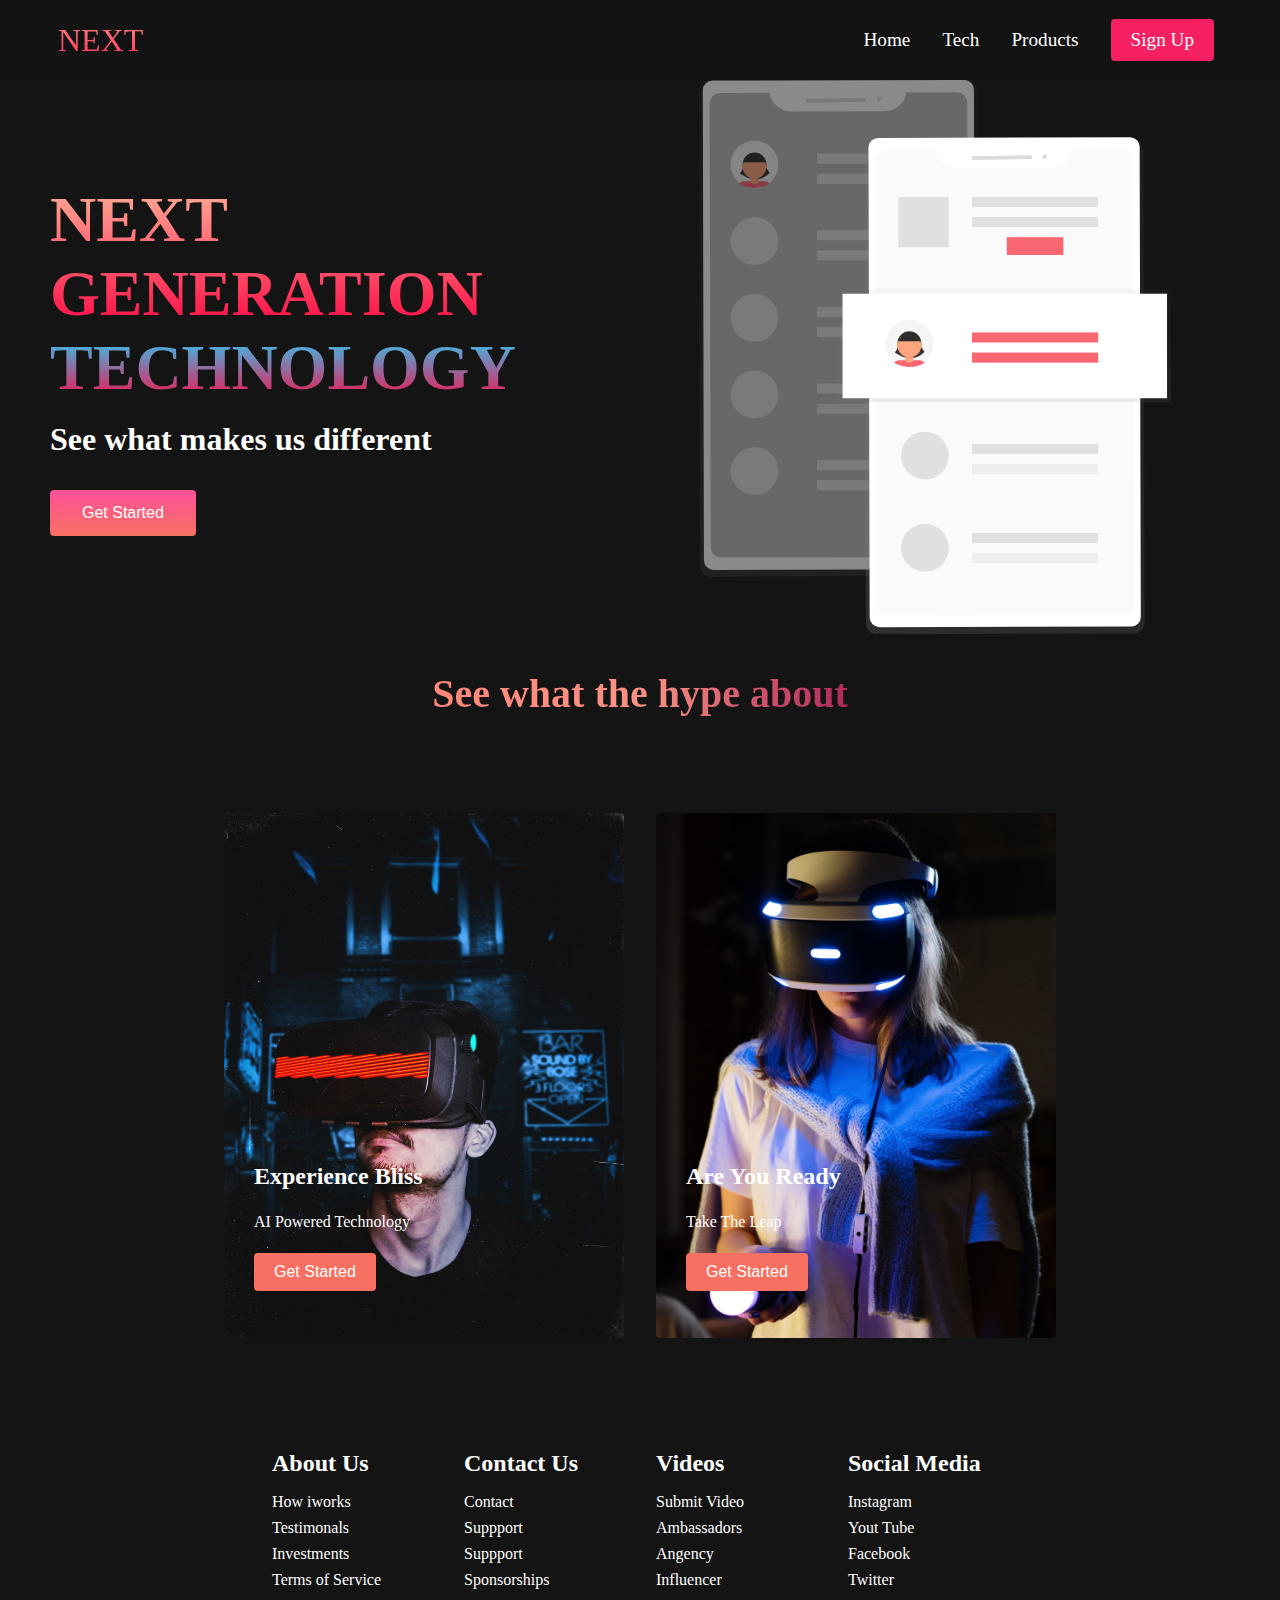
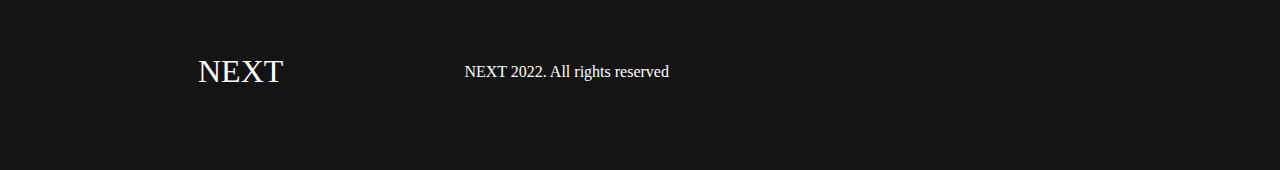
==== index.html @ 6300fbe7 "project setup" ====
<!DOCTYPE html>
<html lang="en">
<head>
    <meta charset="UTF-8">
    <meta http-equiv="X-UA-Compatible" content="IE=edge">
    <meta name="viewport" content="width=device-width, initial-scale=1.0">
    <title>NExt website</title>
    <link rel="stylesheet" href="./style.css">
    <link
    rel="stylesheet"
    href="https://use.fontawesome.com/releases/v5.14.0/css/all.css"
    integrity="sha384-HzLeBuhoNPvSl5KYnjx0BT+WB0QEEqLprO+NBkkk5gbc67FTaL7XIGa2w1L0Xbgc"
    crossorigin="anonymous"
  />
</head>
<body>
    <!-- NAvbar Section -->
    <nav class="navbar">
        <div class="navbar__container">
            <a href="" id="navbar__logo"><i class="fas fa-gem"></i> NEXT</a>
                <div class="navbar__toggle" id="mobile-menu">
                    <span class="bar"></span>
                    <span class="bar"></span>
                    <span class="bar"></span>
                </div>
                <ul class="navbar__menu">
                    <li class="navbar__item">
                        <a href="/" class="navbar__links">Home</a>
                    </li>
                    <li class="navbar__item">
                        <a href="./tech.html" class="navbar__links">Tech</a>
                    </li>
                    <li class="navbar__item">
                        <a href="/" class="navbar__links">Products</a>
                    </li>
                    <li class="navbar__btn">
                        <a href="/" class="button">Sign Up</a>
                    </li>
                </ul>
        </div>
    </nav>

    <!-- Hero section -->
    <div class="main">
        <div class="main__container">
            <div class="main__content">
                <h1>NEXT GENERATION</h1>
                <h2>TECHNOLOGY</h2>
                <p>See what makes us different</p>
                <button class="main__btn"><a href="/">Get Started</a></button>
            </div>
            <div class="main__img--container">
                <img src="./images/pic1.svg" alt="pic" id="main__img">
            </div>
        </div>
    </div>

    <!-- Services Section -->

    <div class="services">
        <h1>See what the hype about</h1>
        <div class="services__container">
            <div class="services__card">
                <h2>Experience Bliss</h2>
                <p>AI Powered Technology</p>
                <button>Get Started</button>
            </div>
            <div class="services__card">
                <h2>Are You Ready </h2>
                <p>Take The Leap</p>
                <button>Get Started</button>
            </div>
        </div>
    </div>

    <!-- Footer Section -->

    <div class="footer__container">
        <div class="footer__links">
            <div class="footer__link--wrapper">
                <div class="footer__link--items">
                    <h2>About Us</h2>
                    <a href="/sign__up" target="toggle">How iworks</a>
                    <a href="/">Testimonals</a>
                    <a href="/">Investments</a>
                    <a href="/">Terms of Service</a>
                </div>
                <div class="footer__link--items">
                    <h2>Contact Us</h2>
                    <a href="/">Contact</a>
                    <a href="/">Suppport</a>
                    <a href="/">Suppport</a>
                    <a href="/">Sponsorships</a>
                </div>
            </div>
            <div class="footer__link--wrapper">
                <div class="footer__link--items">
                    <h2>Videos</h2>
                    <a href="/">Submit Video</a>
                    <a href="/">Ambassadors</a>
                    <a href="/">Angency</a>
                    <a href="/">Influencer</a>
                </div>
                <div class="footer__link--items">
                    <h2>Social Media</h2>
                    <a href="/">Instagram</a>
                    <a href="/">Yout Tube</a>
                    <a href="/">Facebook</a>
                    <a href="/">Twitter</a>
                </div>
            </div>
        </div>
        <div class="social__media">
            <div class="social__media--wrap">
                <div class="footer__logo">
                    <a href="/" id="footer__logo"><i class="fas fa-gem"></i>NEXT</a>
                </div>
                <p class="website__rights">NEXT 2022. All rights reserved</p>
                <div class="social__icons">
                    <a href="/" class="social__icon--link" target="_blank">
                        <i class="fab fa-facebook"></i>
                    </a>
                    <a href="/" class="social__icon--link" target="_blank">
                        <i class="fab fa-instagram"></i>
                    </a>
                    <a href="/" class="social__icon--link" target="_blank">
                        <i class="fab fa-twitter"></i>
                    </a>
                    <a href="/" class="social__icon--link" target="_blank">
                        <i class="fab fa-linkedin"></i>
                    </a>
                    <a href="/" class="social__icon--link" target="_blank">
                        <i class="fab fa-youtube"></i>
                    </a>
                </div>
            </div>
        </div>
    </div>
    <script  src="./app.js"></script>
</body>
</html>
---- style.css ----
*{
    margin: 0;
    padding: 0;
    box-sizing: border-box;
    font-family: 'Kumbh Sans' sans-serif;
}

.navbar{
    background: #131313;
    height: 80px;
    display: flex;
    justify-content: center;
    align-items: center;
    font-size: 1.2rem;
    position: sticky;
    top: 0;
    z-index: 999;
}

.navbar__container{
    display: flex;
    justify-content: space-between;
    height: 80px;
    z-index: 1;
    width: 100%;
    max-width: 1300px;
    margin: 0 auto;
    padding: 0 50px;
}

#navbar__logo{
    background-color: #ff8177;
    background-image: linear-gradient(to top, #ff0844 0%, #ffb199 100% );
    background-size: 100%;
    -webkit-background-clip: text;
    -moz-background-clip: text;
     -webkit-text-fill-color: transparent;
     -moz-text-fill-colot: transparent;
    display: flex;
    align-items: center;
    cursor: pointer;
    text-decoration: none;
    font-size: 2rem;
}

.fa-gem{
    margin-right: 0.5rem;
}

.navbar__menu{
    display: flex;
    align-items: center;
    list-style: none;
    text-align: center;
}

.navbar__item{
    height: 80px;
}

.navbar__links{
    color: #fff;
    display: flex;
    align-items: center;
    justify-content: center;
    text-decoration: none;
    padding:  0 1rem;
    height: 100%;
}

.navbar__btn{
    display: flex;
    justify-content: center;
    align-items: center;
    padding: 0 1rem;
    width: 100%;
}

.button{
    display: flex;
    justify-content: center;
    align-items: center;
    text-decoration: none;
    padding: 10px 20px;
    height: 100%;
    width: 100%;
    border: none;
    border-radius: 4px;
    background: #f72062;
    color: #fff;
}

.button:hover{
    background: #4837ff;
    transition: all 0.3s ease;
}

.navbar__links:hover{
    color: #f77062;
    transition: all 0.3s ease;
}

@media screen and (max-width:960px) {
    .navbar__container{
        display: flex;
        justify-content: space-between;
        height: 80px;
        z-index: 1;
        width: 100%;
        max-width: 1300px;
        padding: 0;
    }

    .navbar__menu{
        display: grid;
        grid-template-columns: auto;
        margin: 0;
        width: 100%;
        position: absolute;
        top: -1000px;
        opacity: 0;
        transition: all 0.5s ease;
        height: 50vh;
        z-index: -1;
        background: #131313;
    }

    .navbar__menu.active{
        background: #131313;
        top: 100%;
        opacity: 1;
        transition: all 0.5s ease;
        z-index: 99;
        height: 50vh;
        font-size: 1.6rem;
    }

    #navbar__logo{
        padding-left: 25px;
    }

    .navbar__toggle .bar{
        width: 25px;
        height: 3px;
        margin: 5px auto;
        transition: all 0.3s ease-in-out;
        background: #fff;
    }

    .navbar__item{
        width: 100%;
    }

    .navbar__links{
        text-align: center;
        padding-right: 2rem;
        width: 100%;
        display: table;
    }

    #mobile-menu{
        position: absolute;
        top: 20%;
        right: 5%;
        transform: translate(5%, 20%);
    }

    .navbar__btn{
        padding-bottom: 2rem;
    }

    .button{
        display: flex;
        justify-content: center;
        align-items: center;
        width: 80%;
        margin: 0;
    }

    .navbar__toggle .bar{
        display: block;
        cursor: pointer;
    }

    #mobile-menu.is-active .bar:nth-child(2){
        opacity: 0;
    }
    #mobile-menu.is-active .bar:nth-child(1){
        transform: translateY(8px) rotate(45deg);
    }
    #mobile-menu.is-active .bar:nth-child(3){
        transform: translateY(-8px) rotate(-45deg);
    }
}

/* Hero section Css */
.main{
    background-color: #141414;
}

.main__container{
    display: grid;
    grid-template-columns: 1fr 1fr;
    align-items: center;
    justify-content: center;
    margin: 0 auto;
    height: 100%;  
    background-color: #141414;
    z-index: 1;
    width: 100%;
    max-width: 1300px;
    padding: 0 50px;
}

.main__container h1{
    font-size: 4rem;
    background-color: #ff8177;
    background-image: linear-gradient( to top, #ff0844 0%, #ffb199 100%);
    background-size: 100%;
    -webkit-background-clip: text;
    -moz-background-clip: text;
    -webkit-text-fill-color: transparent;
    -moz-text-fell-color: transparent;
}

.main__content h2{
    font-size: 4rem;
    background-color: #ff8177;
    background-image: linear-gradient( to top, #ff0844 0%, #21d4fd 100%);
    background-size: 100%;
    -webkit-background-clip: text;
    -moz-background-clip: text;
    -webkit-text-fill-color: transparent;
    -moz-text-fell-color: transparent;
}

.main__content p{
    margin-top: 1rem;
    font-size: 2rem;
    font-weight: 700;
    color: #fff;
}

.main__btn{
    font-size: 1rem;
    background-image: linear-gradient(to top, #f77062 0%, #fe5199 100%);
    padding: 14px 32px;
    border: none;
    border-radius: 4px;
    color: #fff;
    margin-top: 2rem;
    cursor: pointer;
    transition: all 0.35s ease;
    outline: none;
}

.main__btn a{
    position: relative;
    z-index: 2;
    color: #fff;
    text-decoration: none;
}

.main__btn:hover{
    color: #fff;
    background: #4837ff;
}


.main__img--container{
    text-align: center;
}

#main__img{
    height: 100%;
    width: 80%;
}

/* Mobile responsive */
@media screen and (max-width: 768px) {
    .main__container{
        display: grid;
        grid-template-columns: auto;
        align-items: center;
        justify-self: center;
        width: 100%;
        margin: 0 auto;
        height: auto;
    }

    .main__content{
        text-align: center;
        margin-bottom: 4rem;
    }

    .main__content h1{
        font-size: 2.5rem;
        margin-top: 2rem;
    }

    .main__content h2{
        font-size: 3rem;
    }

    .main__content p{
        margin-top: 1rem;
        font-size: 1.5rem;
    }
}

@media screen and (max-width: 480px) {
    .main__content h1{
        font-size: 2rem;
        margin-top: 3rem;
    }

    .main__content h2{
        font-size: 2rem;
    }

    .main__content p{
        margin-top: 2rem;
        font-size: 1.5rem;
    }

    .main__btn{
        padding: 12px 36px;
        margin: 2.5rem 0;
    }
}

/* Servoces Section Css */

.services{
    padding-top: 2rem;
    background: #141414;
    display: flex;
    flex-direction: column;
    align-items: center;
    height: auto ;
}

.services h1{
    background-color: #ff8177;
    background-image: linear-gradient(to right, #ff8177 0%, #ff867a 0%, #ff8c7f 21%, #f99185 52%, #cf556c 78%, #b12a5b 100%);
    background-size: 100%;
    margin-bottom: 5rem;
    font-size: 2.5rem;
    -webkit-background-clip: text;
    -moz-background-clip: text;
    -webkit-text-fill-color: transparent;
    -moz-text-fell-color: transparent;
}

.services__container{
    display: flex;
    justify-content: center;
    flex-wrap: wrap;
}

.services__card{
    margin: 1rem;
    height: 525px;
    width: 400px;
    border-radius: 4px;
    background-image:  url(./images/pic3.jpg);
    background-size: cover;
    position: relative;
    color: #fff;

}

.services__card:nth-child(2){
    background-image:  url(./images/pic4.jpg);
}

.services h2{
    position: absolute;
    top: 350px;
    left: 30px;
}

.services__card p{
    position: absolute;
    top: 400px;
    left: 30px;
}

.services__card button{
    color: #fff;
    padding: 10px 20px;
    border: none;
    border-radius: 4px;
    background: #f77062;
    position: absolute;
    top: 440px;
    left: 30px;
    font-size: 1rem;
    cursor: pointer;
}

.services__card:hover{
    transform: scale(1.075);
    transition: 0.2s ease-in;
    cursor: pointer;
}

@media screen and(max-width: 960px) {
    .services{
        height: 160px;
    }
    .services h1{
        font-size: 2rem;
        margin-top: 12rem;
    }
}

@media screen and (max-width: 480px) {
    .services{
        height: 1400px;
    }
    .services h1{
        font-size: 1.2rem;
    }
    .services__card{
        width: 300px;
    }
}

/* Footer CSS */
.footer__container{
    background-color: #141414;
    padding: 5rem 0;
    display: flex;
    flex-direction: column;
    justify-content: center;
    align-items: center;
}

#footer__logo{
    color: #fff;
    display: flex;
    align-items: center;
    cursor: pointer;
    text-decoration: none;
    font-size: 2rem;
}

.footer__links{
    width: 100%;
    max-width: 1000px;
    display: flex;
    justify-content: center;
}

.footer__link--wrapper{
    display: flex;
}
.footer__link--items{
    display: flex;
    flex-direction: column;
    align-items: flex-start;
    margin: 16px;
    text-align: left;
    width: 160px;
    box-sizing: border-box;
}

.footer__link--items h2{
    margin-bottom: 16px;
}

.footer__link--items > h2{
    color: #fff;
}

.footer__link--items a{
    color: #fff;
    text-decoration: none;
    margin-bottom: 0.5rem;
}

.footer__link--items a:hover{
    color: #fff;
    transition: 0.3 ease-out;
}
/* Social Section Css */
.social__icon--link{
    /* padding: 8px; */
    color: #fff;
    font-size: 24px;
}

.social__media{
    max-width: 1000px;
    width: 100%;
}

.social__media--wrap{
    display: flex;
    justify-content: space-between;
    align-items: center;
    width: 90%;
    max-width: 1000px;
    margin: 40px auto 0 auto;
}

.social__icons{
    display: flex;
    justify-content: space-between;
    align-items: center;
    width: 240px;
}

.social__logo{
    color: #fff;
    justify-self: flex-start;
    margin-left: 20px;
    cursor: pointer;
    text-decoration: none;
    font-size: 2rem;
    display: flex;
    align-items: center;
    margin-bottom: 16px;
}

.website__rights{
    color: #fff;
}

@media screen and (max-width: 820px) {
    .footer__links{
        padding-top: 2rem;
    }

    #footer__logo{
        margin-bottom: 2rem;
    }

    .website__rights{
        margin-bottom: 2rem;
    }

    .footer__link--wrapper{
        flex-direction: column;
    }

    .social__media--wrap{
        flex-direction: column;
    }
}

@media screen and (max-width: 480px) {
    .footer__link--items{
        margin: 0;
        padding: 10px;
        width: 100%;
    }
}
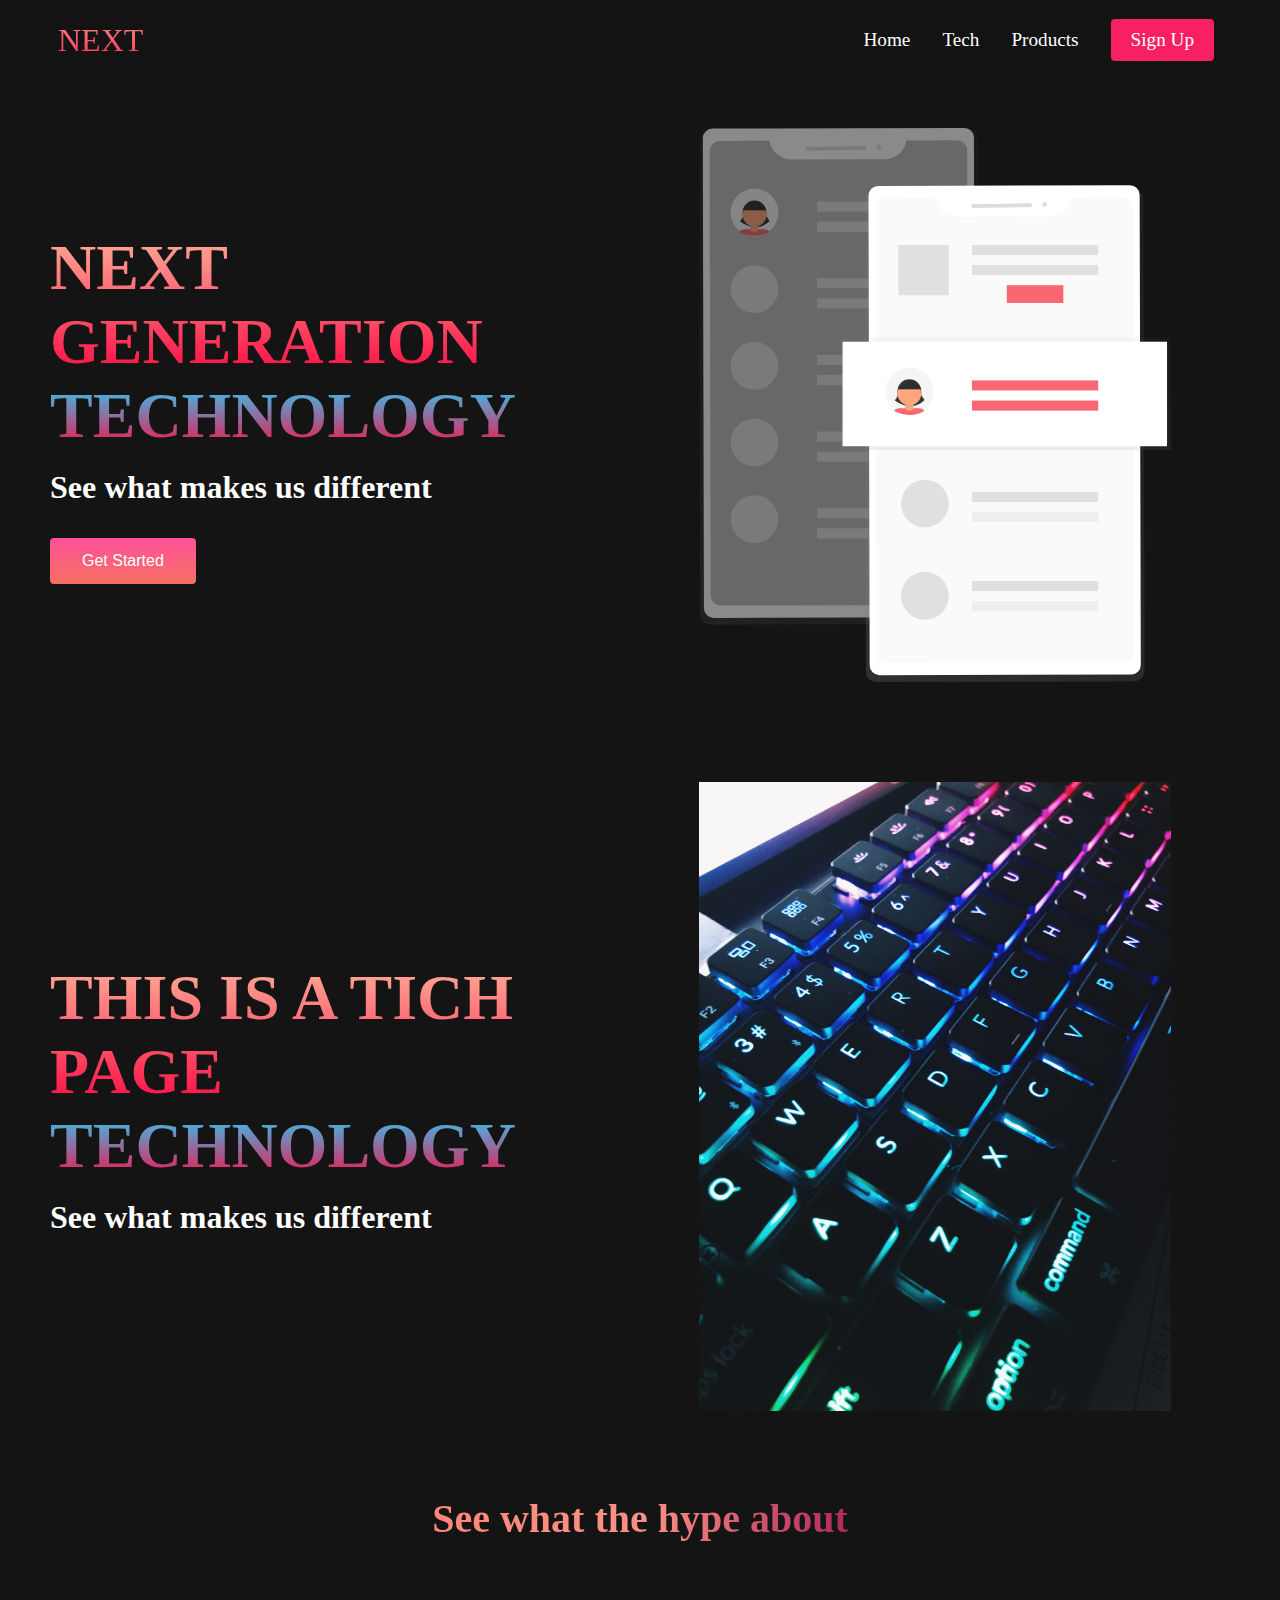
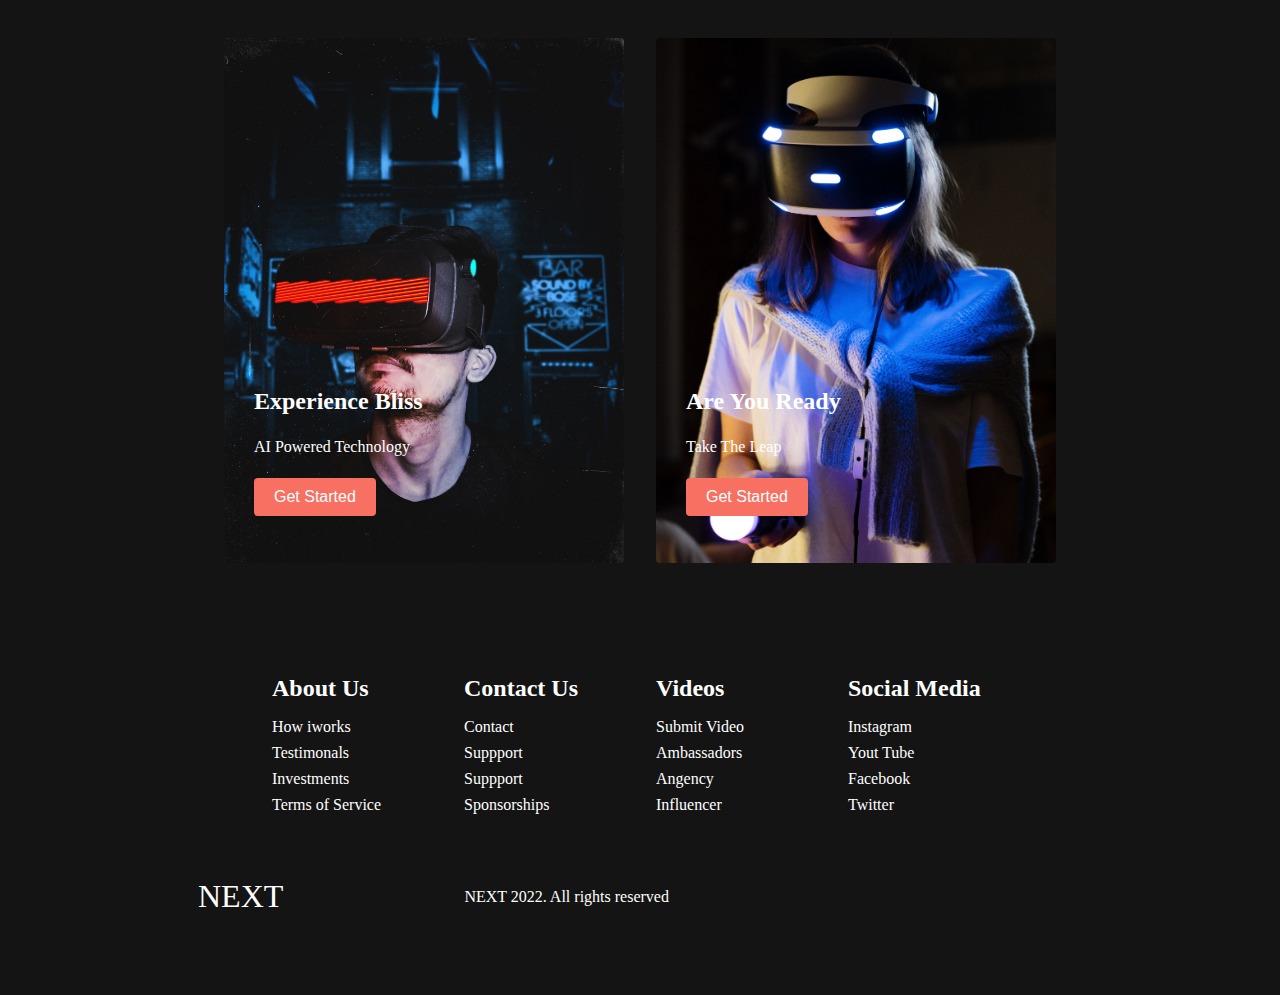
==== commit b3d1a5f4: "Products page fixed and tect page recoded" ====
--- a/index.html
+++ b/index.html
@@ -4,7 +4,7 @@
     <meta charset="UTF-8">
     <meta http-equiv="X-UA-Compatible" content="IE=edge">
     <meta name="viewport" content="width=device-width, initial-scale=1.0">
-    <title>NExt website</title>
+    <title>Next website</title>
     <link rel="stylesheet" href="./style.css">
     <link
     rel="stylesheet"
@@ -25,13 +25,13 @@
                 </div>
                 <ul class="navbar__menu">
                     <li class="navbar__item">
-                        <a href="/" class="navbar__links">Home</a>
+                        <a href="#home" class="navbar__links">Home</a>
                     </li>
                     <li class="navbar__item">
-                        <a href="./tech.html" class="navbar__links">Tech</a>
+                        <a href="#tech" class="navbar__links">Tech</a>
                     </li>
-                    <li class="navbar__item">
-                        <a href="/" class="navbar__links">Products</a>
+                    <li class="navbar__item" >
+                        <a href="#products" class="navbar__links">Products</a>
                     </li>
                     <li class="navbar__btn">
                         <a href="/" class="button">Sign Up</a>
@@ -41,7 +41,7 @@
     </nav>
 
     <!-- Hero section -->
-    <div class="main">
+    <div id="home" class="main">
         <div class="main__container">
             <div class="main__content">
                 <h1>NEXT GENERATION</h1>
@@ -55,9 +55,26 @@
         </div>
     </div>
 
+
+    <!-- Tech Section -->
+
+    <div id="tech" class="main">
+        <div class="main__container">
+            <div class="main__content">
+                <h1>THIS IS A TICH PAGE</h1>
+                <h2>TECHNOLOGY</h2>
+                <p>See what makes us different</p>
+                <!-- <button class="main__btn"><a href="/">Get Started</a></button> -->
+            </div>
+            <div class="main__img--container">
+                <img src="./images/pic2.jpg" alt="pic" id="main__img">
+            </div>
+        </div>
+    </div>
+
     <!-- Services Section -->
 
-    <div class="services">
+    <div id="products" class="services">
         <h1>See what the hype about</h1>
         <div class="services__container">
             <div class="services__card">
--- a/style.css
+++ b/style.css
@@ -3,6 +3,7 @@
     padding: 0;
     box-sizing: border-box;
     font-family: 'Kumbh Sans' sans-serif;
+    scroll-behavior: smooth;
 }
 
 .navbar{
@@ -196,6 +197,7 @@
 /* Hero section Css */
 .main{
     background-color: #141414;
+    padding: 3rem 0;
 }
 
 .main__container{
